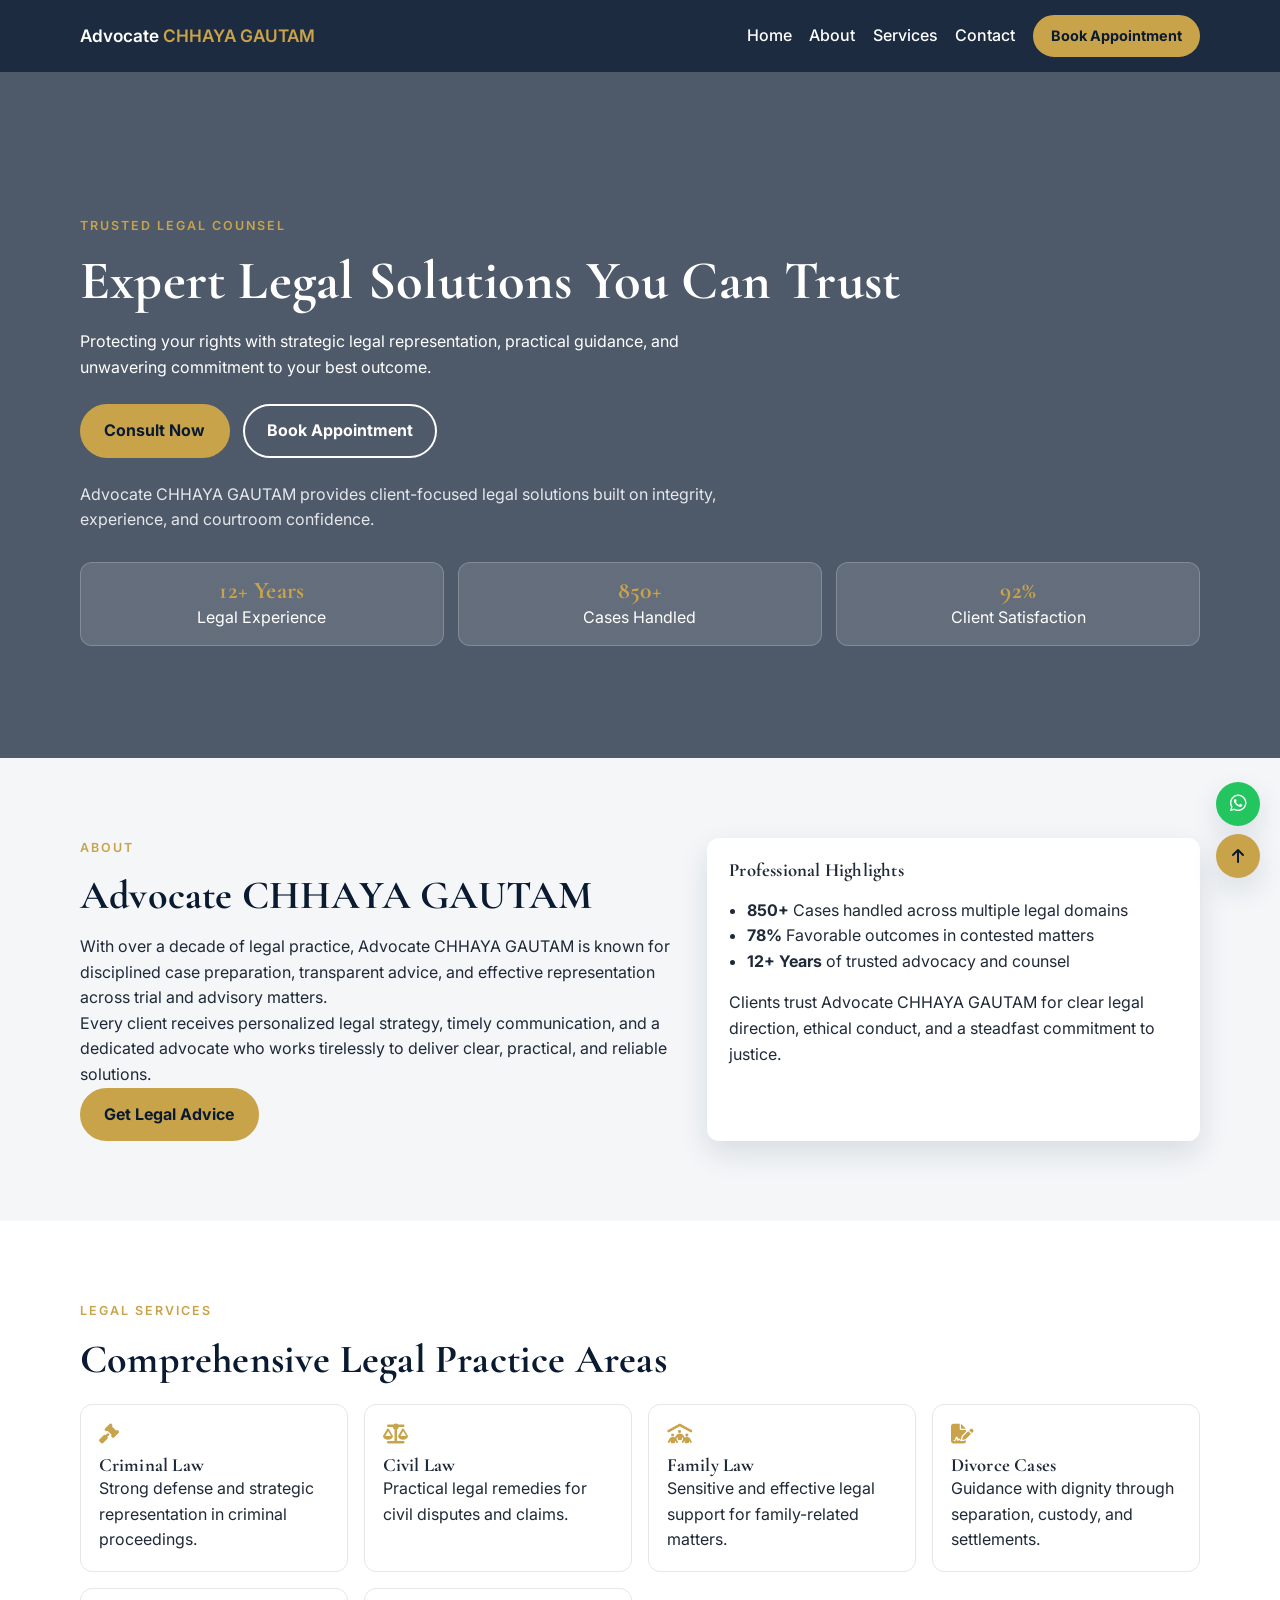
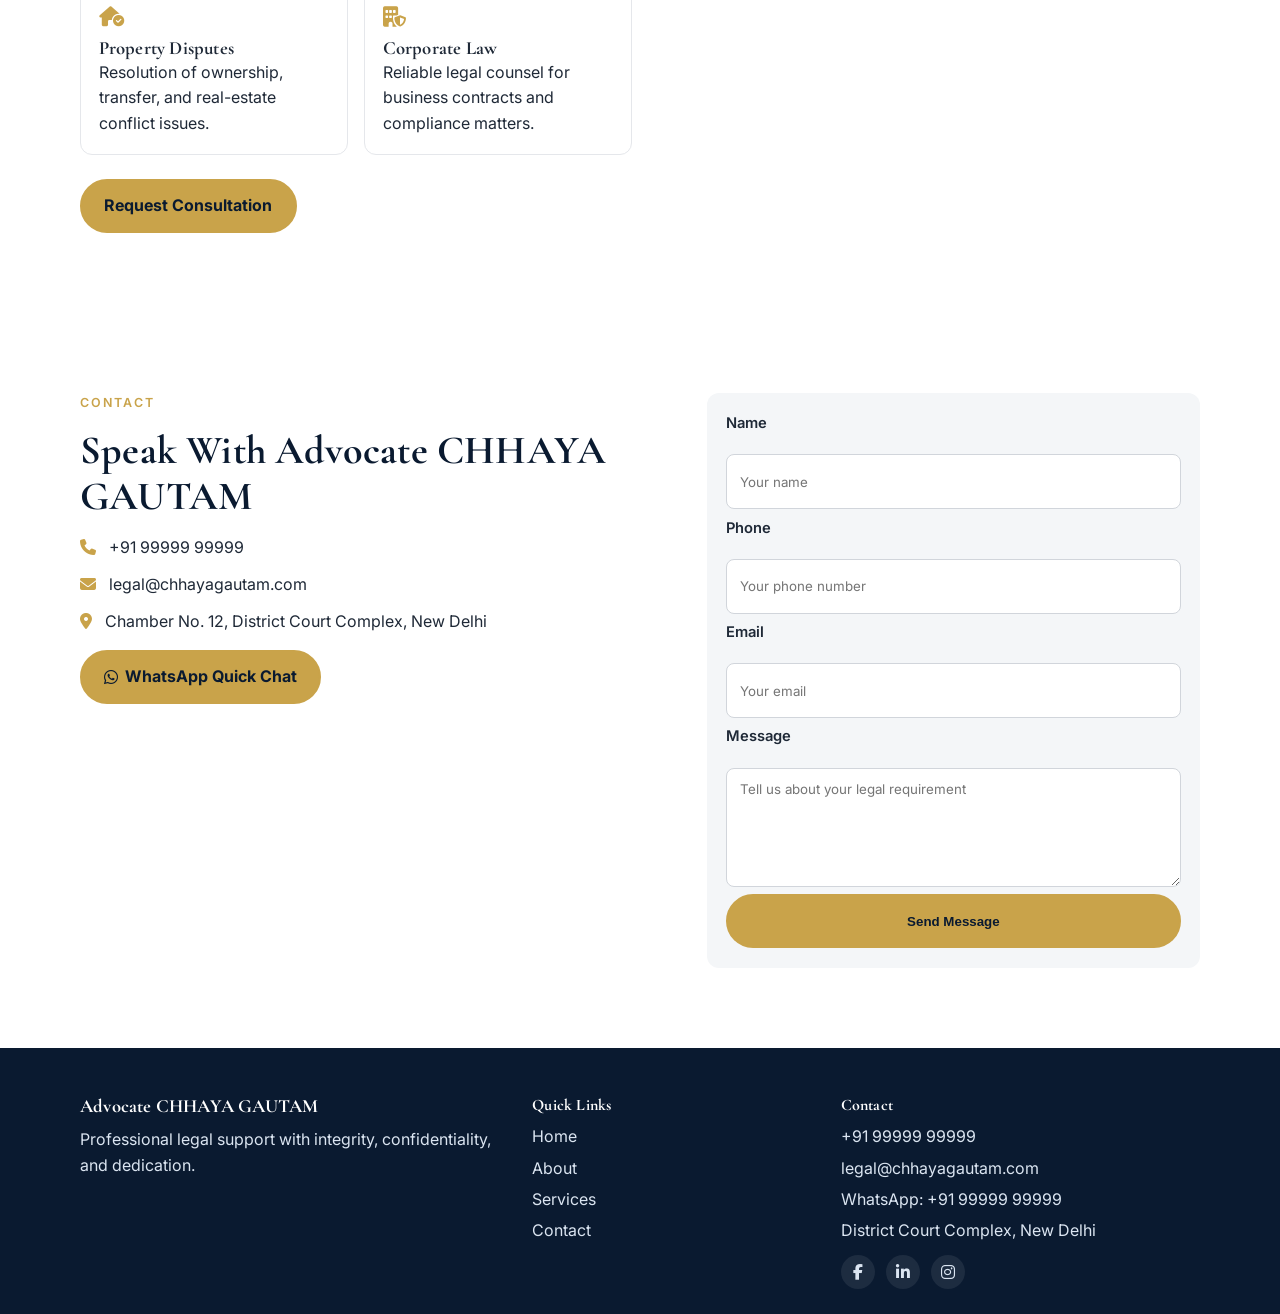
==== index.html @ d08342ea "Create professional legal website for Advocate Chhaya Gautam" ====
<!DOCTYPE html>
<html lang="en">
  <head>
    <meta charset="UTF-8" />
    <meta name="viewport" content="width=device-width, initial-scale=1.0" />
    <meta
      name="description"
      content="Advocate CHHAYA GAUTAM offers trusted legal services in criminal, civil, family, divorce, property, and corporate law. Book a consultation today."
    />
    <title>Advocate CHHAYA GAUTAM | Trusted Legal Solutions</title>
    <link rel="preconnect" href="https://fonts.googleapis.com" />
    <link rel="preconnect" href="https://fonts.gstatic.com" crossorigin />
    <link
      href="https://fonts.googleapis.com/css2?family=Cormorant+Garamond:wght@500;600;700&family=Inter:wght@400;500;600;700&display=swap"
      rel="stylesheet"
    />
    <link
      rel="stylesheet"
      href="https://cdnjs.cloudflare.com/ajax/libs/font-awesome/6.5.2/css/all.min.css"
      integrity="sha512-SnH5WK+bZxgPHs44uWIX+LLJAJ9/2PkPKZ5QiAj6Ta86w+fsb2TkR4j8R4t3Hh0Q0Q7AyjUar5+76PVCmYlYwA=="
      crossorigin="anonymous"
      referrerpolicy="no-referrer"
    />
    <link rel="stylesheet" href="styles.css" />
  </head>
  <body>
    <a class="floating-whatsapp" href="https://wa.me/919999999999" target="_blank" rel="noopener" aria-label="Chat on WhatsApp">
      <i class="fa-brands fa-whatsapp"></i>
    </a>

    <header class="site-header" id="top">
      <div class="container nav-wrap">
        <a class="brand" href="#home">Advocate <span>CHHAYA GAUTAM</span></a>
        <button class="menu-toggle" aria-label="Toggle Menu" aria-expanded="false">
          <i class="fa-solid fa-bars"></i>
        </button>
        <nav class="main-nav">
          <a href="#home">Home</a>
          <a href="#about">About</a>
          <a href="#services">Services</a>
          <a href="#contact">Contact</a>
          <a class="btn btn-small" href="#contact">Book Appointment</a>
        </nav>
      </div>
    </header>

    <main>
      <section class="hero section" id="home">
        <div class="hero-overlay"></div>
        <div class="container hero-content fade-up">
          <p class="eyebrow">Trusted Legal Counsel</p>
          <h1>Expert Legal Solutions You Can Trust</h1>
          <p>
            Protecting your rights with strategic legal representation, practical guidance,
            and unwavering commitment to your best outcome.
          </p>
          <div class="hero-cta">
            <a class="btn" href="#contact">Consult Now</a>
            <a class="btn btn-outline" href="#contact">Book Appointment</a>
          </div>
          <p class="intro-line">
            Advocate CHHAYA GAUTAM provides client-focused legal solutions built on
            integrity, experience, and courtroom confidence.
          </p>
          <div class="trust-grid">
            <article>
              <h3>12+ Years</h3>
              <p>Legal Experience</p>
            </article>
            <article>
              <h3>850+</h3>
              <p>Cases Handled</p>
            </article>
            <article>
              <h3>92%</h3>
              <p>Client Satisfaction</p>
            </article>
          </div>
        </div>
      </section>

      <section class="about section" id="about">
        <div class="container split fade-up">
          <div>
            <p class="eyebrow">About</p>
            <h2>Advocate CHHAYA GAUTAM</h2>
            <p>
              With over a decade of legal practice, Advocate CHHAYA GAUTAM is known for
              disciplined case preparation, transparent advice, and effective representation
              across trial and advisory matters.
            </p>
            <p>
              Every client receives personalized legal strategy, timely communication, and a
              dedicated advocate who works tirelessly to deliver clear, practical, and reliable
              solutions.
            </p>
            <a class="btn" href="#contact">Get Legal Advice</a>
          </div>
          <aside class="stats-card">
            <h3>Professional Highlights</h3>
            <ul>
              <li><strong>850+</strong> Cases handled across multiple legal domains</li>
              <li><strong>78%</strong> Favorable outcomes in contested matters</li>
              <li><strong>12+ Years</strong> of trusted advocacy and counsel</li>
            </ul>
            <p>
              Clients trust Advocate CHHAYA GAUTAM for clear legal direction, ethical conduct,
              and a steadfast commitment to justice.
            </p>
          </aside>
        </div>
      </section>

      <section class="services section" id="services">
        <div class="container fade-up">
          <p class="eyebrow">Legal Services</p>
          <h2>Comprehensive Legal Practice Areas</h2>
          <div class="services-grid">
            <article class="service-card">
              <i class="fa-solid fa-gavel"></i>
              <h3>Criminal Law</h3>
              <p>Strong defense and strategic representation in criminal proceedings.</p>
            </article>
            <article class="service-card">
              <i class="fa-solid fa-scale-balanced"></i>
              <h3>Civil Law</h3>
              <p>Practical legal remedies for civil disputes and claims.</p>
            </article>
            <article class="service-card">
              <i class="fa-solid fa-people-roof"></i>
              <h3>Family Law</h3>
              <p>Sensitive and effective legal support for family-related matters.</p>
            </article>
            <article class="service-card">
              <i class="fa-solid fa-file-signature"></i>
              <h3>Divorce Cases</h3>
              <p>Guidance with dignity through separation, custody, and settlements.</p>
            </article>
            <article class="service-card">
              <i class="fa-solid fa-house-circle-check"></i>
              <h3>Property Disputes</h3>
              <p>Resolution of ownership, transfer, and real-estate conflict issues.</p>
            </article>
            <article class="service-card">
              <i class="fa-solid fa-building-shield"></i>
              <h3>Corporate Law</h3>
              <p>Reliable legal counsel for business contracts and compliance matters.</p>
            </article>
          </div>
          <a class="btn services-cta" href="#contact">Request Consultation</a>
        </div>
      </section>

      <section class="contact section" id="contact">
        <div class="container split fade-up">
          <div>
            <p class="eyebrow">Contact</p>
            <h2>Speak With Advocate CHHAYA GAUTAM</h2>
            <ul class="contact-list">
              <li><i class="fa-solid fa-phone"></i> +91 99999 99999</li>
              <li><i class="fa-solid fa-envelope"></i> legal@chhayagautam.com</li>
              <li><i class="fa-solid fa-location-dot"></i> Chamber No. 12, District Court Complex, New Delhi</li>
            </ul>
            <a class="btn whatsapp-btn" href="https://wa.me/919999999999" target="_blank" rel="noopener">
              <i class="fa-brands fa-whatsapp"></i> WhatsApp Quick Chat
            </a>
            <iframe
              title="Office Location"
              loading="lazy"
              src="https://maps.google.com/maps?q=Delhi%20District%20Court&t=&z=13&ie=UTF8&iwloc=&output=embed"
            ></iframe>
          </div>
          <form class="contact-form" action="#" method="post">
            <label for="name">Name</label>
            <input id="name" name="name" type="text" placeholder="Your name" required />

            <label for="phone">Phone</label>
            <input id="phone" name="phone" type="tel" placeholder="Your phone number" required />

            <label for="email">Email</label>
            <input id="email" name="email" type="email" placeholder="Your email" required />

            <label for="message">Message</label>
            <textarea id="message" name="message" rows="5" placeholder="Tell us about your legal requirement" required></textarea>

            <button class="btn" type="submit">Send Message</button>
          </form>
        </div>
      </section>
    </main>

    <footer class="site-footer">
      <div class="container footer-grid">
        <div>
          <h3>Advocate CHHAYA GAUTAM</h3>
          <p>Professional legal support with integrity, confidentiality, and dedication.</p>
        </div>
        <div>
          <h4>Quick Links</h4>
          <ul>
            <li><a href="#home">Home</a></li>
            <li><a href="#about">About</a></li>
            <li><a href="#services">Services</a></li>
            <li><a href="#contact">Contact</a></li>
          </ul>
        </div>
        <div>
          <h4>Contact</h4>
          <ul>
            <li>+91 99999 99999</li>
            <li>legal@chhayagautam.com</li>
            <li>WhatsApp: +91 99999 99999</li>
            <li>District Court Complex, New Delhi</li>
          </ul>
          <div class="socials">
            <a href="#" aria-label="Facebook"><i class="fa-brands fa-facebook-f"></i></a>
            <a href="#" aria-label="LinkedIn"><i class="fa-brands fa-linkedin-in"></i></a>
            <a href="#" aria-label="Instagram"><i class="fa-brands fa-instagram"></i></a>
          </div>
        </div>
      </div>
      <a class="back-to-top" href="#top" aria-label="Back to top"><i class="fa-solid fa-arrow-up"></i></a>
    </footer>

    <script src="script.js"></script>
  </body>
</html>
---- styles.css ----
:root {
  --navy: #0f2747;
  --navy-dark: #0a1a30;
  --gold: #c9a34a;
  --text: #1f2937;
  --muted: #6b7280;
  --white: #ffffff;
  --light: #f4f6f8;
  --radius: 12px;
  --shadow: 0 12px 30px rgba(15, 39, 71, 0.12);
}

* {
  box-sizing: border-box;
  margin: 0;
  padding: 0;
}

html {
  scroll-behavior: smooth;
}

body {
  font-family: 'Inter', sans-serif;
  color: var(--text);
  background: var(--white);
  line-height: 1.6;
}

h1,
h2,
h3,
h4 {
  font-family: 'Cormorant Garamond', serif;
  line-height: 1.15;
  letter-spacing: 0.2px;
}

a {
  color: inherit;
  text-decoration: none;
}

.container {
  width: min(1120px, 92%);
  margin: 0 auto;
}

.section {
  padding: 5rem 0;
}

.eyebrow {
  text-transform: uppercase;
  font-size: 0.78rem;
  letter-spacing: 2px;
  color: var(--gold);
  font-weight: 600;
  margin-bottom: 0.9rem;
}

.btn {
  display: inline-flex;
  align-items: center;
  justify-content: center;
  gap: 0.4rem;
  background: var(--gold);
  color: var(--navy-dark);
  padding: 0.75rem 1.4rem;
  border-radius: 999px;
  font-weight: 700;
  border: 2px solid var(--gold);
  transition: transform 0.2s ease, box-shadow 0.2s ease, background 0.2s ease;
}

.btn:hover {
  transform: translateY(-2px);
  box-shadow: 0 10px 20px rgba(201, 163, 74, 0.3);
}

.btn-outline {
  background: transparent;
  color: var(--white);
  border-color: var(--white);
}

.btn-small {
  padding: 0.45rem 1rem;
  font-size: 0.9rem;
}

.site-header {
  position: sticky;
  top: 0;
  z-index: 20;
  background: rgba(10, 26, 48, 0.92);
  backdrop-filter: blur(10px);
}

.nav-wrap {
  display: flex;
  align-items: center;
  justify-content: space-between;
  min-height: 72px;
}

.brand {
  color: var(--white);
  font-weight: 600;
  font-size: 1.08rem;
}

.brand span {
  color: var(--gold);
}

.main-nav {
  display: flex;
  align-items: center;
  gap: 1.1rem;
  color: var(--white);
  font-weight: 500;
}

.main-nav a:hover {
  color: var(--gold);
}

.menu-toggle {
  display: none;
  background: transparent;
  border: none;
  color: var(--white);
  font-size: 1.2rem;
}

.hero {
  position: relative;
  background: linear-gradient(rgba(10, 26, 48, 0.72), rgba(10, 26, 48, 0.72)),
    url('https://images.unsplash.com/photo-1589829545856-d10d557cf95f?auto=format&fit=crop&w=1600&q=80') center/cover no-repeat;
  color: var(--white);
}

.hero-content {
  position: relative;
  padding: 4rem 0 2rem;
}

.hero h1 {
  font-size: clamp(2rem, 5vw, 3.4rem);
  margin-bottom: 1rem;
}

.hero p {
  max-width: 680px;
}

.hero-cta {
  display: flex;
  flex-wrap: wrap;
  gap: 0.8rem;
  margin: 1.5rem 0;
}

.intro-line {
  color: #e5e7eb;
}

.trust-grid {
  margin-top: 1.8rem;
  display: grid;
  grid-template-columns: repeat(auto-fit, minmax(160px, 1fr));
  gap: 0.9rem;
}

.trust-grid article {
  background: rgba(255, 255, 255, 0.12);
  border: 1px solid rgba(255, 255, 255, 0.2);
  border-radius: var(--radius);
  padding: 0.9rem;
  text-align: center;
}

.trust-grid h3 {
  color: var(--gold);
  font-size: 1.5rem;
}

.about {
  background: var(--light);
}

.split {
  display: grid;
  grid-template-columns: 1.1fr 0.9fr;
  gap: 1.5rem;
}

.about h2,
.services h2,
.contact h2 {
  font-size: clamp(1.8rem, 4vw, 2.5rem);
  margin-bottom: 1rem;
  color: var(--navy-dark);
}

.stats-card {
  background: var(--white);
  border-radius: var(--radius);
  padding: 1.4rem;
  box-shadow: var(--shadow);
}

.stats-card ul {
  margin: 1rem 0;
  padding-left: 1.1rem;
}

.services-grid {
  display: grid;
  grid-template-columns: repeat(4, 1fr);
  gap: 1rem;
  margin-top: 1.4rem;
}

.service-card {
  background: var(--white);
  border-radius: var(--radius);
  padding: 1.1rem;
  border: 1px solid #e5e7eb;
  transition: transform 0.2s ease, box-shadow 0.2s ease;
}

.service-card i {
  font-size: 1.25rem;
  color: var(--gold);
  margin-bottom: 0.7rem;
}

.service-card:hover {
  transform: translateY(-4px);
  box-shadow: var(--shadow);
}

.services-cta {
  margin-top: 1.5rem;
}

.contact-list {
  list-style: none;
  margin: 1rem 0;
  display: grid;
  gap: 0.7rem;
}

.contact-list i {
  color: var(--gold);
  margin-right: 0.55rem;
}

.whatsapp-btn {
  margin-bottom: 1rem;
}

iframe {
  width: 100%;
  border: 0;
  border-radius: var(--radius);
  height: 240px;
}

.contact-form {
  background: var(--light);
  border-radius: var(--radius);
  padding: 1.2rem;
  display: grid;
  gap: 0.45rem;
}

.contact-form label {
  font-weight: 600;
  font-size: 0.92rem;
}

.contact-form input,
.contact-form textarea {
  padding: 0.8rem;
  border: 1px solid #d1d5db;
  border-radius: 8px;
  font-family: inherit;
}

.site-footer {
  background: var(--navy-dark);
  color: #dbe5f1;
  padding: 3rem 0 1.6rem;
  position: relative;
}

.footer-grid {
  display: grid;
  grid-template-columns: 1.2fr 0.8fr 1fr;
  gap: 1.3rem;
}

.site-footer h3,
.site-footer h4 {
  color: var(--white);
  margin-bottom: 0.65rem;
}

.site-footer ul {
  list-style: none;
  display: grid;
  gap: 0.35rem;
}

.socials {
  margin-top: 0.7rem;
  display: flex;
  gap: 0.7rem;
}

.socials a {
  width: 34px;
  height: 34px;
  border-radius: 50%;
  background: rgba(255, 255, 255, 0.08);
  display: grid;
  place-items: center;
}

.back-to-top,
.floating-whatsapp {
  position: fixed;
  right: 20px;
  width: 44px;
  height: 44px;
  border-radius: 50%;
  display: grid;
  place-items: center;
  color: var(--white);
  z-index: 30;
  box-shadow: var(--shadow);
}

.back-to-top {
  bottom: 22px;
  background: var(--gold);
  color: var(--navy-dark);
}

.floating-whatsapp {
  bottom: 74px;
  background: #22c55e;
  font-size: 1.2rem;
}

.fade-up {
  opacity: 0;
  transform: translateY(18px);
  transition: opacity 0.55s ease, transform 0.55s ease;
}

.fade-up.visible {
  opacity: 1;
  transform: translateY(0);
}

@media (max-width: 1024px) {
  .services-grid {
    grid-template-columns: repeat(2, 1fr);
  }

  .split,
  .footer-grid {
    grid-template-columns: 1fr;
  }
}

@media (max-width: 760px) {
  .menu-toggle {
    display: block;
  }

  .main-nav {
    position: absolute;
    inset: 72px 0 auto 0;
    background: var(--navy-dark);
    padding: 1rem 4%;
    display: none;
    flex-direction: column;
    align-items: flex-start;
  }

  .main-nav.open {
    display: flex;
  }

  .services-grid {
    grid-template-columns: 1fr;
  }

  .section {
    padding: 4rem 0;
  }
}
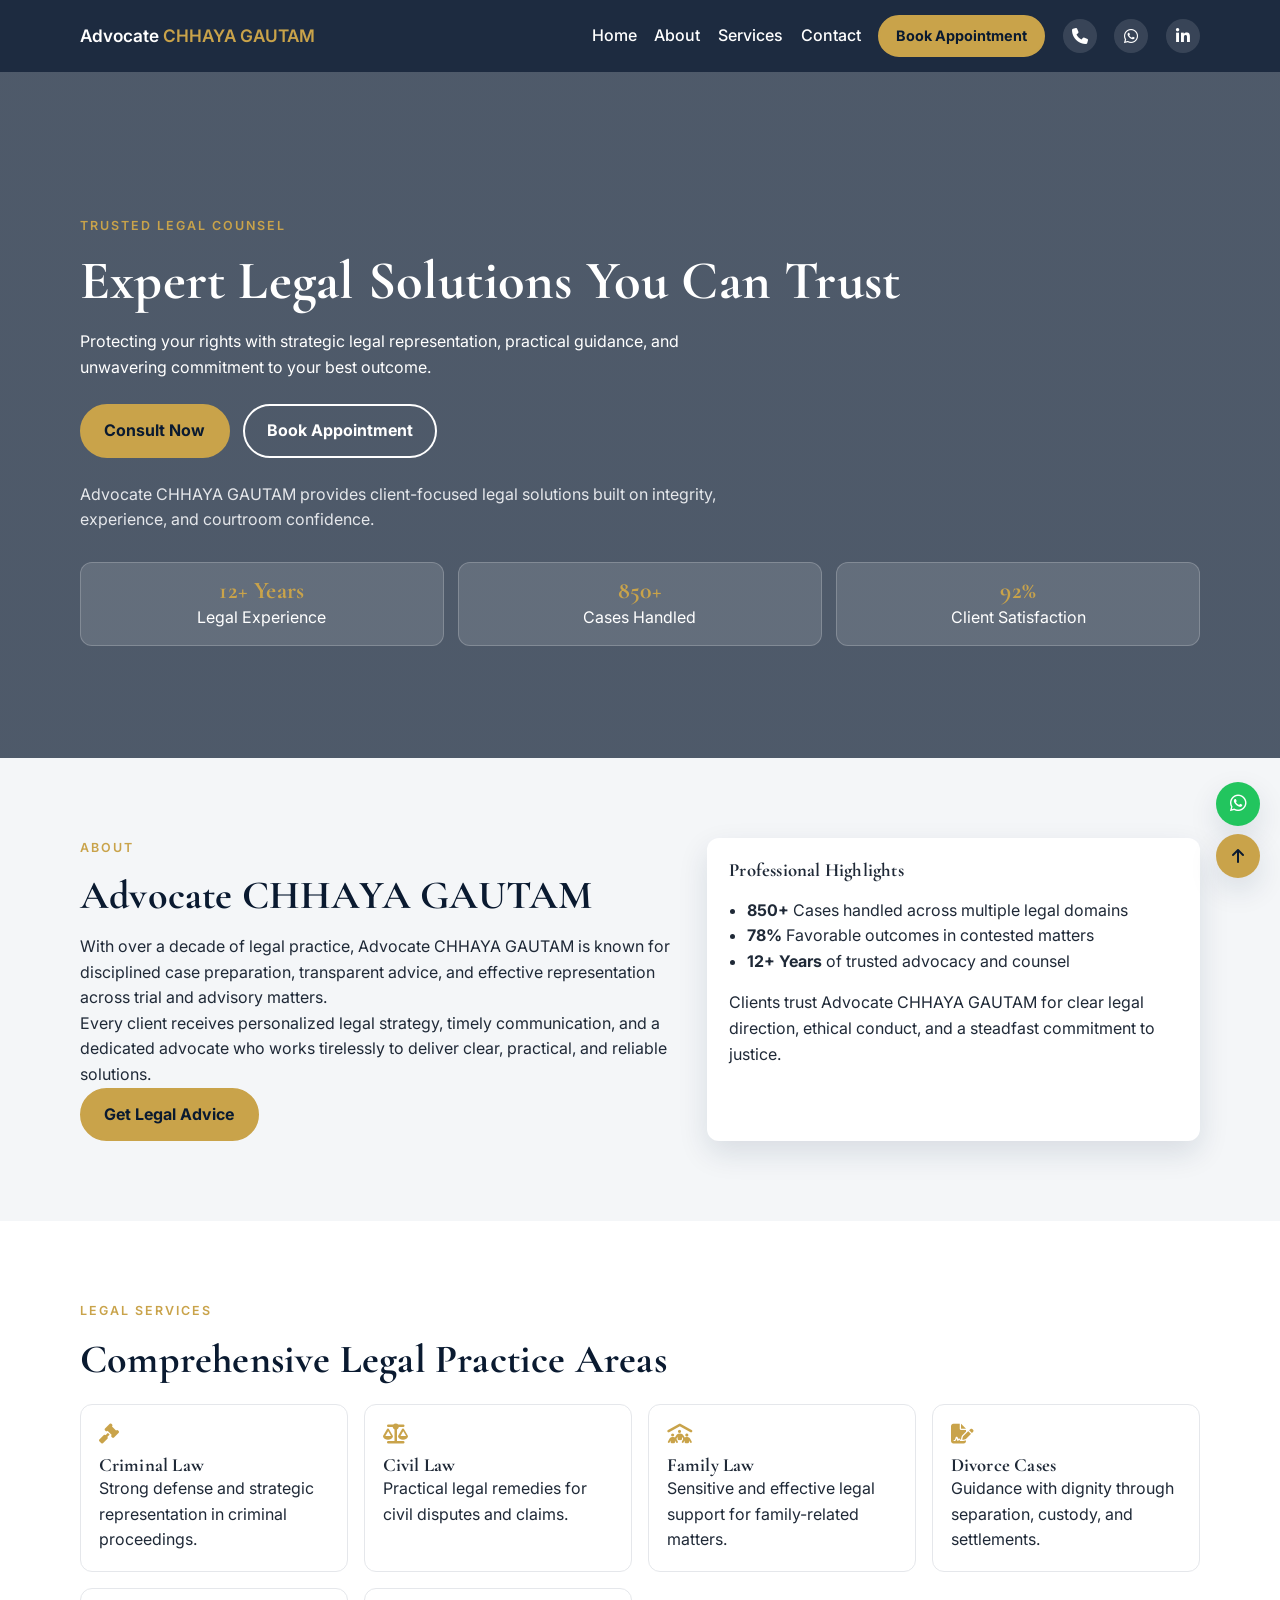
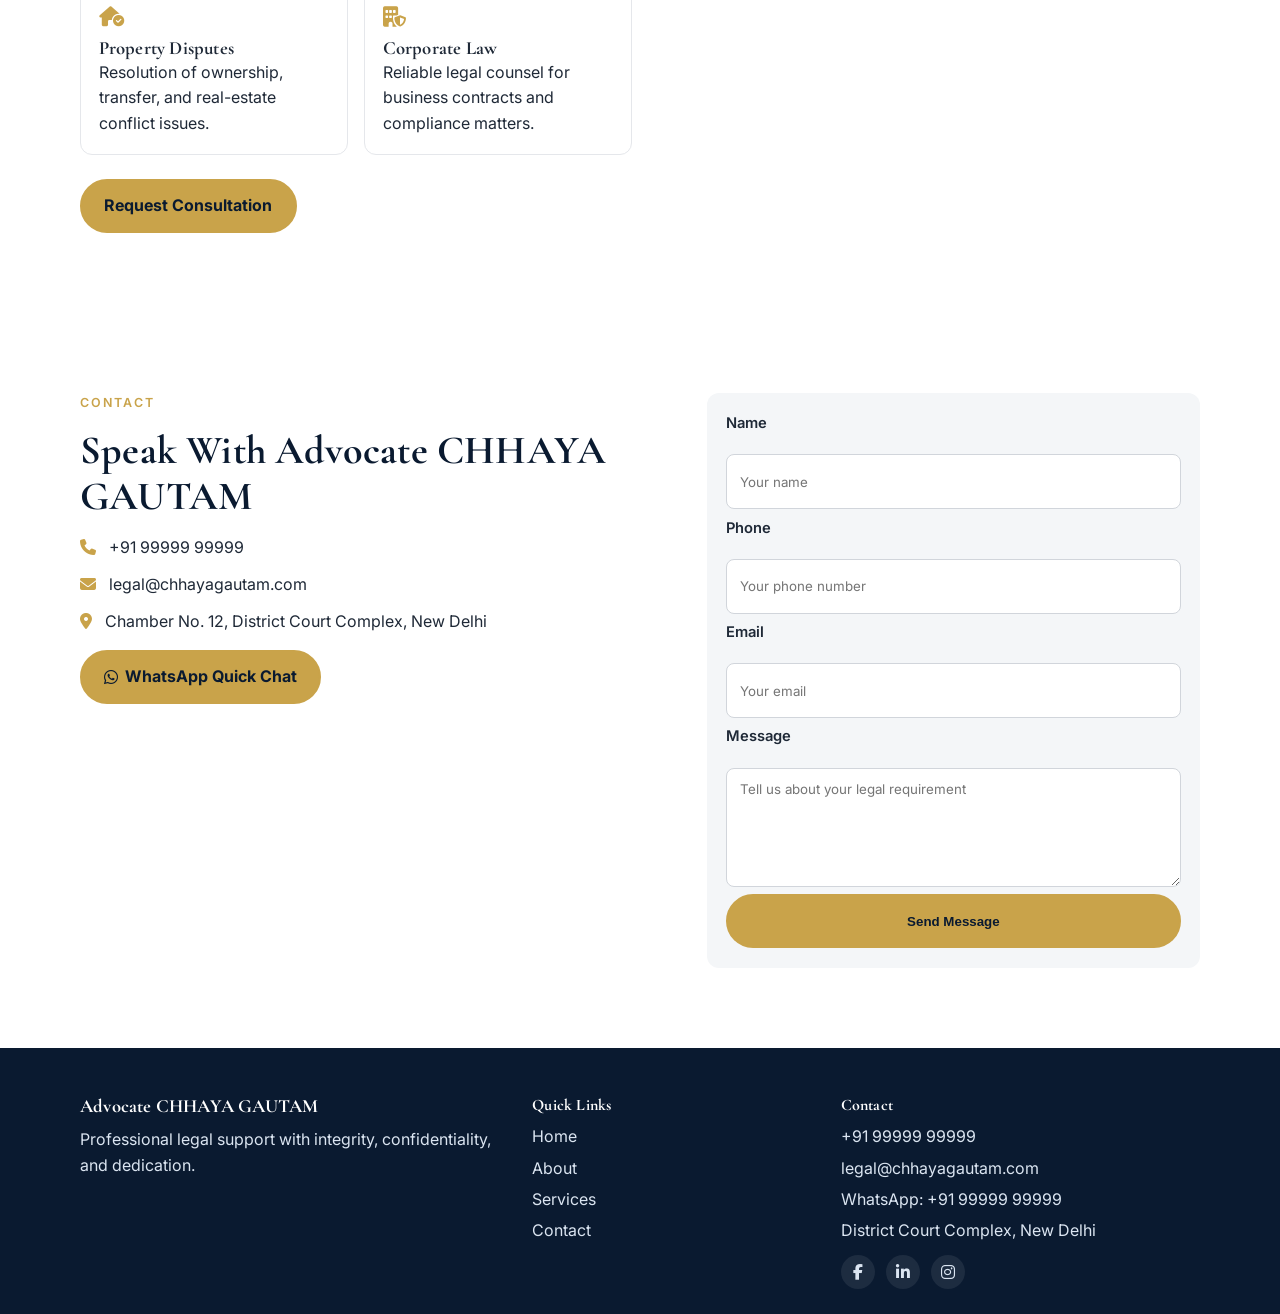
==== commit 6fce966e: "Improve mobile menu button and add call/WhatsApp/social icons" ====
--- a/index.html
+++ b/index.html
@@ -32,6 +32,7 @@
       <div class="container nav-wrap">
         <a class="brand" href="#home">Advocate <span>CHHAYA GAUTAM</span></a>
         <button class="menu-toggle" aria-label="Toggle Menu" aria-expanded="false">
+          <span>Menu</span>
           <i class="fa-solid fa-bars"></i>
         </button>
         <nav class="main-nav">
@@ -40,6 +41,15 @@
           <a href="#services">Services</a>
           <a href="#contact">Contact</a>
           <a class="btn btn-small" href="#contact">Book Appointment</a>
+          <a class="nav-icon-link" href="tel:+919999999999" aria-label="Call now">
+            <i class="fa-solid fa-phone"></i>
+          </a>
+          <a class="nav-icon-link" href="https://wa.me/919999999999" target="_blank" rel="noopener" aria-label="Chat on WhatsApp">
+            <i class="fa-brands fa-whatsapp"></i>
+          </a>
+          <a class="nav-icon-link" href="#" aria-label="LinkedIn">
+            <i class="fa-brands fa-linkedin-in"></i>
+          </a>
         </nav>
       </div>
     </header>
@@ -222,6 +232,12 @@
       <a class="back-to-top" href="#top" aria-label="Back to top"><i class="fa-solid fa-arrow-up"></i></a>
     </footer>
 
+    <div class="mobile-quick-actions" aria-label="Quick contact actions">
+      <a href="tel:+919999999999" aria-label="Call now"><i class="fa-solid fa-phone"></i></a>
+      <a href="https://wa.me/919999999999" target="_blank" rel="noopener" aria-label="Chat on WhatsApp"><i class="fa-brands fa-whatsapp"></i></a>
+      <a href="#" aria-label="Open social media"><i class="fa-solid fa-share-nodes"></i></a>
+    </div>
+
     <script src="script.js"></script>
   </body>
 </html>
--- a/styles.css
+++ b/styles.css
@@ -126,11 +126,25 @@
   color: var(--gold);
 }
 
+.nav-icon-link {
+  width: 34px;
+  height: 34px;
+  border-radius: 50%;
+  background: rgba(255, 255, 255, 0.12);
+  display: grid;
+  place-items: center;
+}
+
 .menu-toggle {
   display: none;
   background: transparent;
+  align-items: center;
+  gap: 0.45rem;
   border: none;
   color: var(--white);
+  font-weight: 700;
+  text-transform: uppercase;
+  letter-spacing: 1px;
   font-size: 1.2rem;
 }
 
@@ -356,6 +370,10 @@
   font-size: 1.2rem;
 }
 
+.mobile-quick-actions {
+  display: none;
+}
+
 .fade-up {
   opacity: 0;
   transform: translateY(18px);
@@ -380,7 +398,7 @@
 
 @media (max-width: 760px) {
   .menu-toggle {
-    display: block;
+    display: inline-flex;
   }
 
   .main-nav {
@@ -393,6 +411,10 @@
     align-items: flex-start;
   }
 
+  .nav-icon-link {
+    display: none;
+  }
+
   .main-nav.open {
     display: flex;
   }
@@ -404,4 +426,28 @@
   .section {
     padding: 4rem 0;
   }
-}
+
+  .mobile-quick-actions {
+    position: fixed;
+    left: 50%;
+    transform: translateX(-50%);
+    bottom: 16px;
+    display: flex;
+    gap: 0.75rem;
+    background: var(--navy-dark);
+    border-radius: 999px;
+    padding: 0.5rem 0.75rem;
+    z-index: 35;
+    box-shadow: var(--shadow);
+  }
+
+  .mobile-quick-actions a {
+    width: 38px;
+    height: 38px;
+    border-radius: 50%;
+    display: grid;
+    place-items: center;
+    background: rgba(255, 255, 255, 0.1);
+    color: var(--white);
+  }
+}
